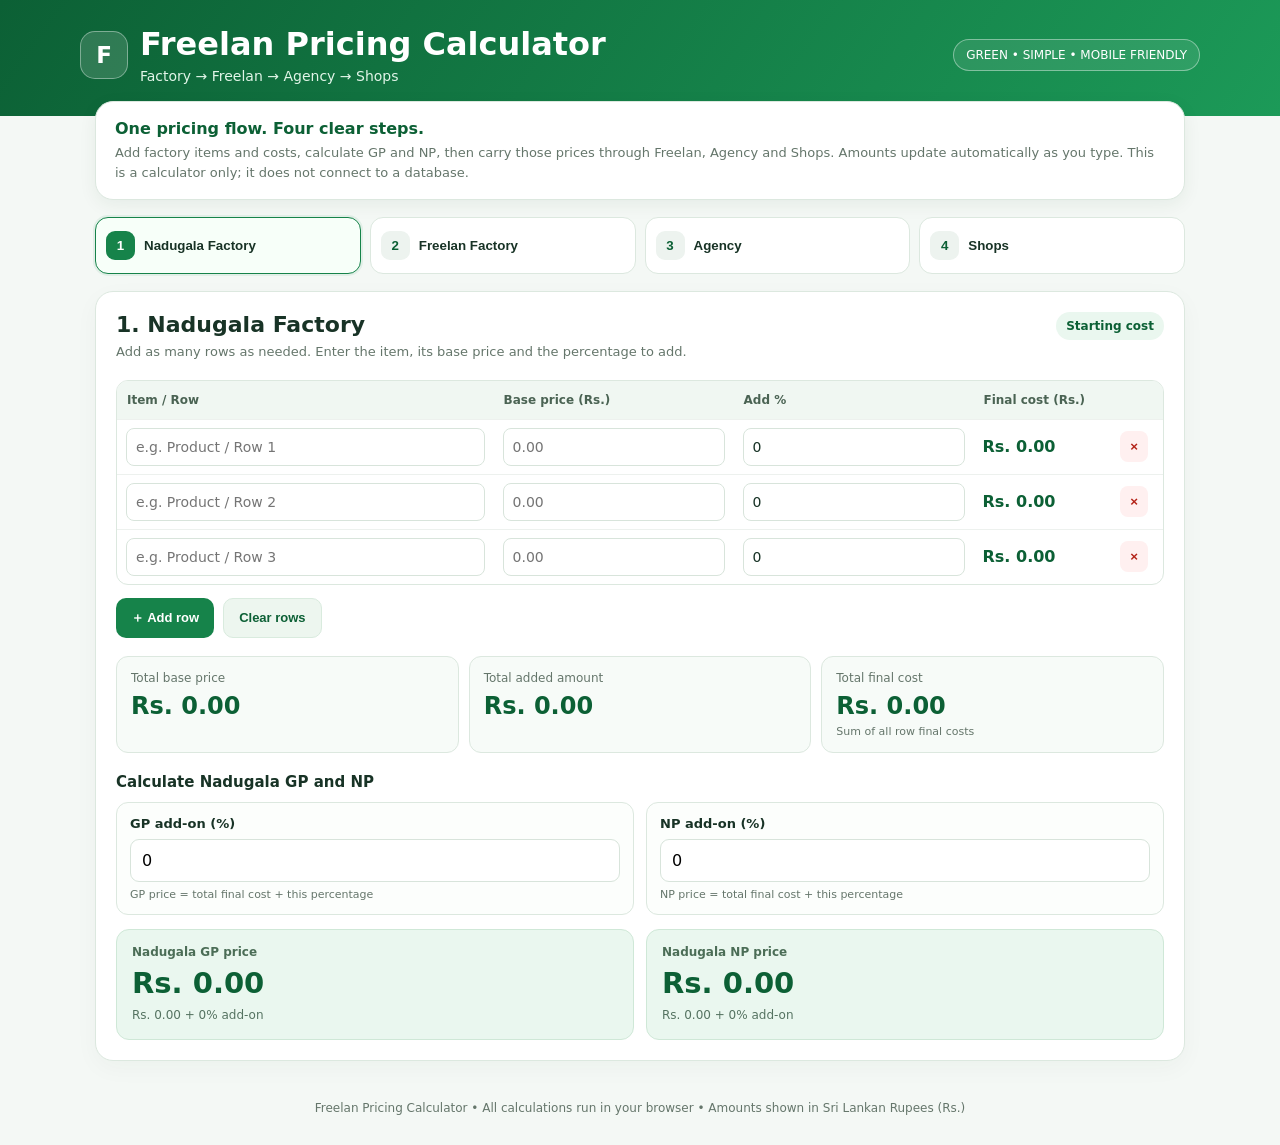
==== freelan_pricing_calculator.html @ 6d447ec8 "Initial commit - Pricing Calculate System" ====
<!DOCTYPE html>
<html lang="en">
<head>
<meta charset="UTF-8">
<meta name="viewport" content="width=device-width, initial-scale=1.0">
<title>Freelan Pricing Calculator</title>
<style>
:root{--green:#16834a;--green-dark:#0c6035;--mint:#eaf7ef;--line:#dce8df;--ink:#183326;--muted:#65766b;--white:#fff;--bg:#f4f8f5;--orange:#f59e0b}
*{box-sizing:border-box}body{margin:0;font-family:Inter,system-ui,-apple-system,Segoe UI,Roboto,Arial,sans-serif;background:var(--bg);color:var(--ink)}
header{background:linear-gradient(125deg,#0c6035,#1c9a58);color:white;padding:25px 18px 32px}
.header-inner{max-width:1120px;margin:auto;display:flex;align-items:center;justify-content:space-between;gap:15px}
.brand{display:flex;align-items:center;gap:12px}.logo{width:48px;height:48px;border-radius:15px;background:#ffffff24;border:1px solid #ffffff60;display:grid;place-items:center;font-weight:900;font-size:23px}
h1{font-size:clamp(22px,4vw,32px);margin:0 0 5px}header p{margin:0;color:#e1f5e8;font-size:14px}.tag{border:1px solid #ffffff66;background:#ffffff18;padding:8px 12px;border-radius:999px;font-size:12px;white-space:nowrap}
main{max-width:1120px;margin:-15px auto 40px;padding:0 15px}
.intro{background:white;border:1px solid var(--line);border-radius:18px;padding:17px 19px;margin-bottom:17px;box-shadow:0 5px 18px #153b2010}
.intro strong{color:var(--green-dark)}.intro p{margin:5px 0 0;color:var(--muted);font-size:13px;line-height:1.5}
.tabs{display:grid;grid-template-columns:repeat(4,1fr);gap:9px;margin-bottom:17px}
.tab{background:white;border:1px solid var(--line);border-radius:13px;padding:13px 10px;text-align:left;cursor:pointer;color:var(--ink);font-weight:750;display:flex;align-items:center;gap:9px}
.tab .num{display:grid;place-items:center;width:29px;height:29px;border-radius:9px;background:#edf3ef;color:var(--green-dark);flex-shrink:0}.tab.active{border-color:var(--green);box-shadow:0 0 0 2px #16834a15;background:#f7fff9}.tab.active .num{background:var(--green);color:white}
.panel{display:none;background:white;border:1px solid var(--line);border-radius:18px;padding:20px;box-shadow:0 7px 25px #153b2009}.panel.active{display:block}
.panel-head{display:flex;justify-content:space-between;align-items:flex-start;gap:15px;margin-bottom:18px}.panel-head h2{margin:0;font-size:22px}.panel-head p{margin:5px 0 0;color:var(--muted);font-size:13px;line-height:1.5}
.pill{background:var(--mint);color:var(--green-dark);padding:7px 10px;border-radius:999px;font-size:12px;font-weight:800;white-space:nowrap}
.table-wrap{overflow-x:auto;border:1px solid var(--line);border-radius:12px}table{border-collapse:collapse;width:100%;min-width:590px}th{background:#f0f7f2;color:#4a6353;text-align:left;font-size:12px;padding:12px 10px}td{padding:8px 9px;border-top:1px solid #edf1ee}td input{width:100%;min-width:75px;border:1px solid #d8e4db;border-radius:8px;padding:10px 9px;font:inherit;font-size:14px;color:var(--ink);outline:none;background:white}td input:focus,.field input:focus{border-color:var(--green);box-shadow:0 0 0 3px #16834a16}td .item-input{min-width:145px}.row-total{font-weight:800;color:var(--green-dark);white-space:nowrap}.remove{border:0;background:#fff0f0;color:#b42318;border-radius:8px;padding:8px 10px;cursor:pointer;font-weight:800}
.actions{display:flex;flex-wrap:wrap;gap:9px;margin:13px 0 18px}.btn{border:0;border-radius:10px;padding:11px 15px;font-weight:800;cursor:pointer;font-size:13px}.btn-primary{background:var(--green);color:white}.btn-primary:hover{background:var(--green-dark)}.btn-light{background:#edf6ef;color:var(--green-dark);border:1px solid #d9ebde}.btn-danger{background:#fff0f0;color:#a32222}
.summary{display:grid;grid-template-columns:repeat(3,minmax(0,1fr));gap:10px;margin:15px 0 20px}.metric{background:#f7fbf8;border:1px solid var(--line);padding:14px;border-radius:12px;min-width:0}.metric .label{font-size:12px;color:var(--muted);margin-bottom:7px}.metric .value{font-size:clamp(17px,2.5vw,24px);font-weight:850;color:var(--green-dark);overflow-wrap:anywhere}.metric small{display:block;color:var(--muted);font-size:11px;margin-top:5px}
.section-title{font-size:15px;margin:20px 0 11px}.fields{display:grid;grid-template-columns:repeat(2,minmax(0,1fr));gap:12px}.field{border:1px solid var(--line);background:#fcfefc;border-radius:12px;padding:13px}.field label{display:block;font-size:13px;font-weight:750;margin-bottom:8px}.field input{width:100%;padding:11px;border:1px solid #d8e4db;border-radius:9px;font:inherit;outline:none}.field .hint{font-size:11px;color:var(--muted);margin-top:6px}
.calc-results{display:grid;grid-template-columns:repeat(2,minmax(0,1fr));gap:12px;margin-top:14px}.result{border-radius:13px;background:var(--mint);border:1px solid #cfe8d7;padding:15px}.result .result-label{font-size:12px;color:#4b6d56;font-weight:700}.result .result-price{font-size:clamp(21px,3vw,29px);font-weight:900;color:var(--green-dark);margin:7px 0}.result .result-formula{font-size:12px;color:#557361;line-height:1.45}
.info{padding:12px 14px;background:#fff9e9;border:1px solid #f5e6b8;border-radius:10px;color:#76561b;font-size:12px;line-height:1.5;margin-top:16px}
.footer{max-width:1120px;margin:0 auto;padding:0 15px 30px;color:var(--muted);font-size:12px;text-align:center}
@media(max-width:680px){header{padding:20px 15px 29px}.tag{display:none}.tabs{grid-template-columns:repeat(2,minmax(0,1fr));gap:8px}.tab{font-size:12px;padding:10px 8px}.panel{padding:15px}.panel-head{display:block}.panel-head .pill{display:inline-block;margin-top:10px}.summary{grid-template-columns:1fr 1fr}.summary .metric:last-child{grid-column:1/-1}.fields,.calc-results{grid-template-columns:1fr}.intro{padding:14px}.panel-head h2{font-size:20px}}
@media(max-width:370px){.summary{grid-template-columns:1fr}.summary .metric:last-child{grid-column:auto}.tab{gap:6px}.tab .num{width:25px;height:25px}}
</style>
</head>
<body>
<header><div class="header-inner"><div class="brand"><div class="logo">F</div><div><h1>Freelan Pricing Calculator</h1><p>Factory → Freelan → Agency → Shops</p></div></div><span class="tag">GREEN • SIMPLE • MOBILE FRIENDLY</span></div></header>
<main>
  <section class="intro"><strong>One pricing flow. Four clear steps.</strong><p>Add factory items and costs, calculate GP and NP, then carry those prices through Freelan, Agency and Shops. Amounts update automatically as you type. This is a calculator only; it does not connect to a database.</p></section>
  <nav class="tabs" aria-label="Pricing stages">
    <button class="tab active" data-tab="factory"><span class="num">1</span><span>Nadugala Factory</span></button>
    <button class="tab" data-tab="freelan"><span class="num">2</span><span>Freelan Factory</span></button>
    <button class="tab" data-tab="agency"><span class="num">3</span><span>Agency</span></button>
    <button class="tab" data-tab="shops"><span class="num">4</span><span>Shops</span></button>
  </nav>

  <section class="panel active" id="factory">
    <div class="panel-head"><div><h2>1. Nadugala Factory</h2><p>Add as many rows as needed. Enter the item, its base price and the percentage to add.</p></div><span class="pill">Starting cost</span></div>
    <div class="table-wrap"><table><thead><tr><th style="width:36%">Item / Row</th><th>Base price (Rs.)</th><th>Add %</th><th>Final cost (Rs.)</th><th></th></tr></thead><tbody id="items"></tbody></table></div>
    <div class="actions"><button class="btn btn-primary" id="addRow">＋ Add row</button><button class="btn btn-light" id="clearRows">Clear rows</button></div>
    <div class="summary">
      <div class="metric"><div class="label">Total base price</div><div class="value" id="baseTotal">Rs. 0.00</div></div>
      <div class="metric"><div class="label">Total added amount</div><div class="value" id="addedTotal">Rs. 0.00</div></div>
      <div class="metric"><div class="label">Total final cost</div><div class="value" id="factoryTotal">Rs. 0.00</div><small>Sum of all row final costs</small></div>
    </div>
    <h3 class="section-title">Calculate Nadugala GP and NP</h3>
    <div class="fields">
      <div class="field"><label for="factoryGP">GP add-on (%)</label><input id="factoryGP" type="number" min="0" step="0.01" value="0"><div class="hint">GP price = total final cost + this percentage</div></div>
      <div class="field"><label for="factoryNP">NP add-on (%)</label><input id="factoryNP" type="number" min="0" step="0.01" value="0"><div class="hint">NP price = total final cost + this percentage</div></div>
    </div>
    <div class="calc-results">
      <div class="result"><div class="result-label">Nadugala GP price</div><div class="result-price" id="factoryGPPrice">Rs. 0.00</div><div class="result-formula" id="factoryGPFormula">Cost + 0% add-on</div></div>
      <div class="result"><div class="result-label">Nadugala NP price</div><div class="result-price" id="factoryNPPrice">Rs. 0.00</div><div class="result-formula" id="factoryNPFormula">Cost + 0% add-on</div></div>
    </div>
  </section>

  <section class="panel" id="freelan">
    <div class="panel-head"><div><h2>2. Freelan Factory</h2><p>Uses Nadugala's calculated GP and NP prices as the starting prices.</p></div><span class="pill">Nadugala → Freelan</span></div>
    <div class="summary">
      <div class="metric"><div class="label">Nadugala GP received</div><div class="value" id="inFreelanGP">Rs. 0.00</div></div>
      <div class="metric"><div class="label">Nadugala NP received</div><div class="value" id="inFreelanNP">Rs. 0.00</div></div>
      <div class="metric"><div class="label">Price source</div><div class="value">Auto</div><small>Linked to Step 1</small></div>
    </div>
    <h3 class="section-title">Add Freelan percentages</h3>
    <div class="fields">
      <div class="field"><label for="freelanGP">Freelan GP add-on (%)</label><input id="freelanGP" type="number" min="0" step="0.01" value="0"><div class="hint">Applied to the incoming Nadugala GP price</div></div>
      <div class="field"><label for="freelanNP">Freelan NP add-on (%)</label><input id="freelanNP" type="number" min="0" step="0.01" value="0"><div class="hint">Applied to the incoming Nadugala NP price</div></div>
    </div>
    <div class="calc-results">
      <div class="result"><div class="result-label">Final Freelan GP price</div><div class="result-price" id="freelanGPPrice">Rs. 0.00</div><div class="result-formula" id="freelanGPFormula">Incoming GP + 0% add-on</div></div>
      <div class="result"><div class="result-label">Final Freelan NP price</div><div class="result-price" id="freelanNPPrice">Rs. 0.00</div><div class="result-formula" id="freelanNPFormula">Incoming NP + 0% add-on</div></div>
    </div>
  </section>

  <section class="panel" id="agency">
    <div class="panel-head"><div><h2>3. Agency</h2><p>Freelan's final GP and NP prices flow into this step automatically.</p></div><span class="pill">Freelan → Agency</span></div>
    <div class="summary">
      <div class="metric"><div class="label">Freelan GP received</div><div class="value" id="inAgencyGP">Rs. 0.00</div></div>
      <div class="metric"><div class="label">Freelan NP received</div><div class="value" id="inAgencyNP">Rs. 0.00</div></div>
      <div class="metric"><div class="label">Price source</div><div class="value">Auto</div><small>Linked to Step 2</small></div>
    </div>
    <h3 class="section-title">Add Agency percentages</h3>
    <div class="fields">
      <div class="field"><label for="agencyGP">Agency GP add-on (%)</label><input id="agencyGP" type="number" min="0" step="0.01" value="0"><div class="hint">Applied to Freelan GP price</div></div>
      <div class="field"><label for="agencyNP">Agency NP add-on (%)</label><input id="agencyNP" type="number" min="0" step="0.01" value="0"><div class="hint">Applied to Freelan NP price</div></div>
    </div>
    <div class="calc-results">
      <div class="result"><div class="result-label">Final Agency GP price</div><div class="result-price" id="agencyGPPrice">Rs. 0.00</div><div class="result-formula" id="agencyGPFormula">Incoming GP + 0% add-on</div></div>
      <div class="result"><div class="result-label">Final Agency NP price</div><div class="result-price" id="agencyNPPrice">Rs. 0.00</div><div class="result-formula" id="agencyNPFormula">Incoming NP + 0% add-on</div></div>
    </div>
  </section>

  <section class="panel" id="shops">
    <div class="panel-head"><div><h2>4. Shops</h2><p>Calculate each shop's own GP and NP prices using the Agency prices as the starting point.</p></div><span class="pill">Agency → Shops</span></div>
    <div class="summary">
      <div class="metric"><div class="label">Agency GP received</div><div class="value" id="inShopsGP">Rs. 0.00</div></div>
      <div class="metric"><div class="label">Agency NP received</div><div class="value" id="inShopsNP">Rs. 0.00</div></div>
      <div class="metric"><div class="label">Price source</div><div class="value">Auto</div><small>Linked to Step 3</small></div>
    </div>
    <h3 class="section-title">Add Shop percentages</h3>
    <div class="fields">
      <div class="field"><label for="shopsGP">Shop GP add-on (%)</label><input id="shopsGP" type="number" min="0" step="0.01" value="0"><div class="hint">Applied to Agency GP price</div></div>
      <div class="field"><label for="shopsNP">Shop NP add-on (%)</label><input id="shopsNP" type="number" min="0" step="0.01" value="0"><div class="hint">Applied to Agency NP price</div></div>
    </div>
    <div class="calc-results">
      <div class="result"><div class="result-label">Final Shop GP price</div><div class="result-price" id="shopsGPPrice">Rs. 0.00</div><div class="result-formula" id="shopsGPFormula">Incoming GP + 0% add-on</div></div>
      <div class="result"><div class="result-label">Final Shop NP price</div><div class="result-price" id="shopsNPPrice">Rs. 0.00</div><div class="result-formula" id="shopsNPFormula">Incoming NP + 0% add-on</div></div>
    </div>
    <div class="actions"><button class="btn btn-primary" onclick="window.print()">Print / Save as PDF</button><button class="btn btn-light" id="resetAll">Reset calculator</button></div>
    <div class="info">Tip: Use your browser's Print option and choose “Save as PDF” to keep a copy of the calculated prices.</div>
  </section>
</main>
<div class="footer">Freelan Pricing Calculator • All calculations run in your browser • Amounts shown in Sri Lankan Rupees (Rs.)</div>
<script>
const $ = id => document.getElementById(id);
const fmt = n => 'Rs. ' + (Number.isFinite(n) ? n : 0).toLocaleString('en-LK',{minimumFractionDigits:2,maximumFractionDigits:2});
const num = id => Math.max(0, parseFloat($(id).value) || 0);
const addPercent = (base, pct) => base * (1 + pct / 100);
let rowCounter = 0;
function addRow(name='', price='', pct='0'){
  rowCounter++;
  const tr = document.createElement('tr');
  tr.innerHTML = `<td><input class="item-input item-name" aria-label="Item name" placeholder="e.g. Product / Row ${rowCounter}" value="${String(name).replace(/&/g,'&amp;').replace(/"/g,'&quot;').replace(/</g,'&lt;')}"></td>
  <td><input class="item-price" aria-label="Base price" type="number" min="0" step="0.01" placeholder="0.00" value="${price}"></td>
  <td><input class="item-pct" aria-label="Add-on percentage" type="number" min="0" step="0.01" value="${pct}"></td>
  <td class="row-total">Rs. 0.00</td><td><button class="remove" aria-label="Remove row" title="Remove row">×</button></td>`;
  tr.querySelectorAll('input').forEach(input => input.addEventListener('input', updateAll));
  tr.querySelector('.remove').addEventListener('click', () => {tr.remove(); updateAll();});
  $('items').appendChild(tr); updateAll();
}
function updateAll(){
  let base=0, final=0;
  document.querySelectorAll('#items tr').forEach(tr=>{
    const p=Math.max(0,parseFloat(tr.querySelector('.item-price').value)||0);
    const pct=Math.max(0,parseFloat(tr.querySelector('.item-pct').value)||0);
    const total=addPercent(p,pct); base+=p; final+=total;
    tr.querySelector('.row-total').textContent=fmt(total);
  });
  $('baseTotal').textContent=fmt(base); $('addedTotal').textContent=fmt(final-base); $('factoryTotal').textContent=fmt(final);
  const fgp=addPercent(final,num('factoryGP')), fnp=addPercent(final,num('factoryNP'));
  $('factoryGPPrice').textContent=fmt(fgp); $('factoryNPPrice').textContent=fmt(fnp);
  $('factoryGPFormula').textContent=`${fmt(final)} + ${num('factoryGP')}% add-on`;
  $('factoryNPFormula').textContent=`${fmt(final)} + ${num('factoryNP')}% add-on`;
  const freelanGP = addPercent(fgp,num('freelanGP'));
  const freelanNP = addPercent(fnp,num('freelanNP'));
  const agencyGP = addPercent(freelanGP,num('agencyGP'));
  const agencyNP = addPercent(freelanNP,num('agencyNP'));
  setStage('freelan',fgp,fnp);
  setStage('agency',freelanGP,freelanNP);
  setStage('shops',agencyGP,agencyNP);
}
function setStage(stage, priorGP, priorNP){
  const pctGP = num(`${stage}GP`);
  const pctNP = num(`${stage}NP`);
  const gp=addPercent(priorGP,pctGP), np=addPercent(priorNP,pctNP);
  $(`in${stage[0].toUpperCase()+stage.slice(1)}GP`).textContent=fmt(priorGP);
  $(`in${stage[0].toUpperCase()+stage.slice(1)}NP`).textContent=fmt(priorNP);
  $(`${stage}GPPrice`).textContent=fmt(gp); $(`${stage}NPPrice`).textContent=fmt(np);
  $(`${stage}GPFormula`).textContent=`${fmt(priorGP)} + ${pctGP}% add-on`;
  $(`${stage}NPFormula`).textContent=`${fmt(priorNP)} + ${pctNP}% add-on`;
}
document.querySelectorAll('.tab').forEach(tab=>tab.addEventListener('click',()=>{
  document.querySelectorAll('.tab').forEach(t=>t.classList.toggle('active',t===tab));
  document.querySelectorAll('.panel').forEach(p=>p.classList.toggle('active',p.id===tab.dataset.tab));
}));
['factoryGP','factoryNP','freelanGP','freelanNP','agencyGP','agencyNP','shopsGP','shopsNP'].forEach(id=>$(id).addEventListener('input',updateAll));
$('addRow').addEventListener('click',()=>addRow());
$('clearRows').addEventListener('click',()=>{ $('items').innerHTML=''; updateAll();});
$('resetAll').addEventListener('click',()=>{
  if(!confirm('Reset all item rows and percentage inputs?')) return;
  $('items').innerHTML='';
  ['factoryGP','factoryNP','freelanGP','freelanNP','agencyGP','agencyNP','shopsGP','shopsNP'].forEach(id=>$(id).value='0');
  rowCounter=0; addRow(); addRow(); addRow();
  document.querySelector('.tab[data-tab="factory"]').click();
});
addRow(); addRow(); addRow(); updateAll();
</script>
</body>
</html>
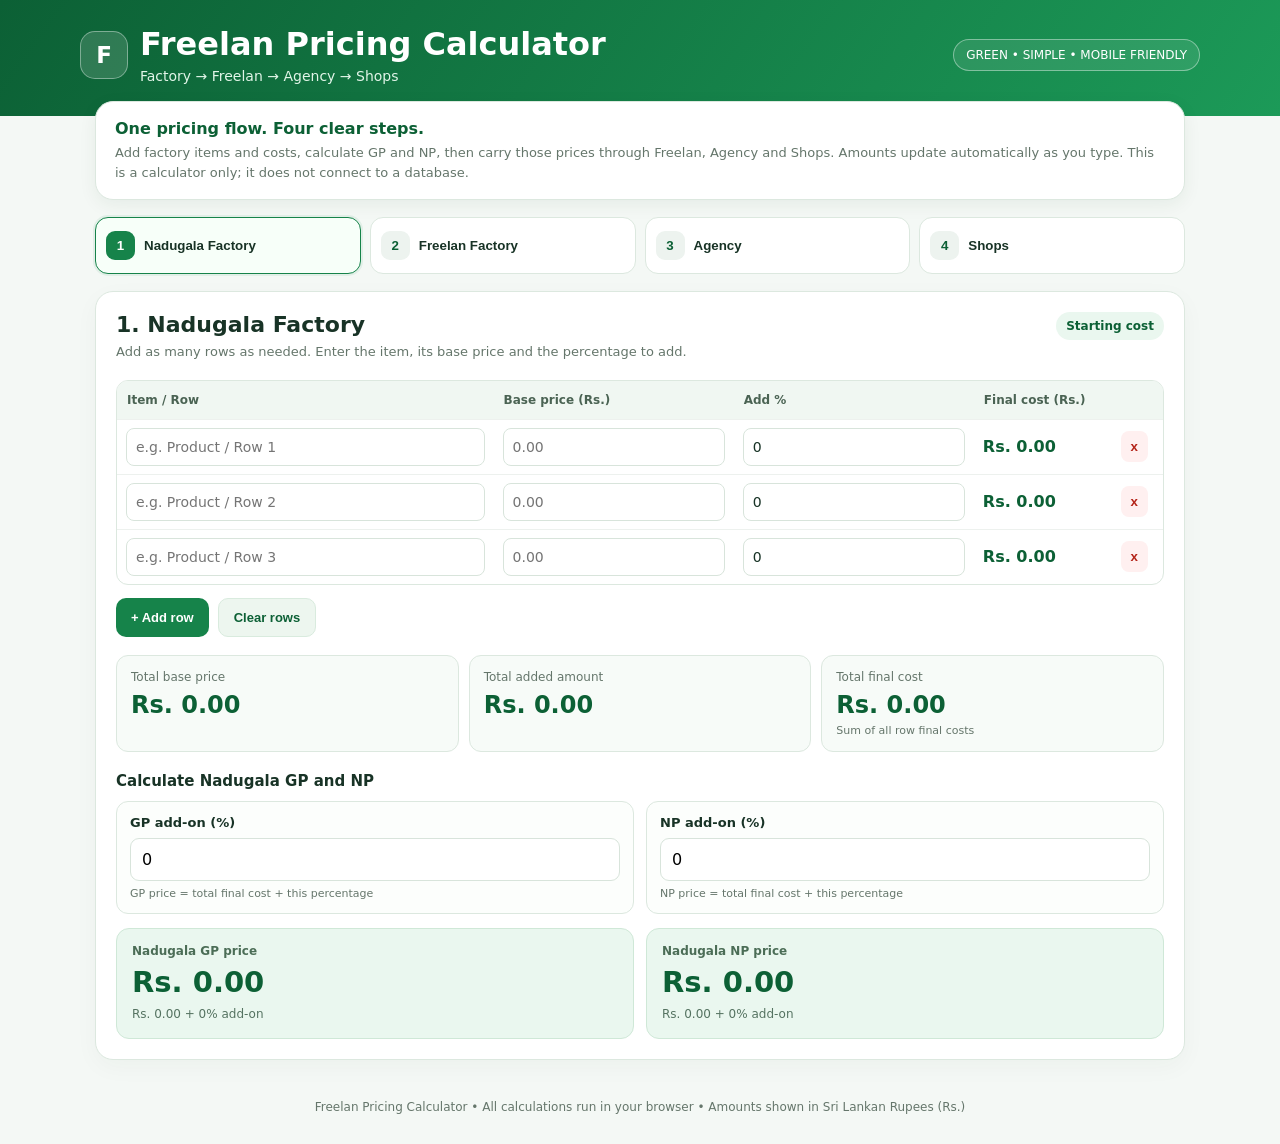
==== commit 81dae697: "Update pricing calculation system" ====
--- a/freelan_pricing_calculator.html
+++ b/freelan_pricing_calculator.html
@@ -1,35 +1,10 @@
-<!DOCTYPE html>
+﻿<!DOCTYPE html>
 <html lang="en">
 <head>
 <meta charset="UTF-8">
 <meta name="viewport" content="width=device-width, initial-scale=1.0">
 <title>Freelan Pricing Calculator</title>
-<style>
-:root{--green:#16834a;--green-dark:#0c6035;--mint:#eaf7ef;--line:#dce8df;--ink:#183326;--muted:#65766b;--white:#fff;--bg:#f4f8f5;--orange:#f59e0b}
-*{box-sizing:border-box}body{margin:0;font-family:Inter,system-ui,-apple-system,Segoe UI,Roboto,Arial,sans-serif;background:var(--bg);color:var(--ink)}
-header{background:linear-gradient(125deg,#0c6035,#1c9a58);color:white;padding:25px 18px 32px}
-.header-inner{max-width:1120px;margin:auto;display:flex;align-items:center;justify-content:space-between;gap:15px}
-.brand{display:flex;align-items:center;gap:12px}.logo{width:48px;height:48px;border-radius:15px;background:#ffffff24;border:1px solid #ffffff60;display:grid;place-items:center;font-weight:900;font-size:23px}
-h1{font-size:clamp(22px,4vw,32px);margin:0 0 5px}header p{margin:0;color:#e1f5e8;font-size:14px}.tag{border:1px solid #ffffff66;background:#ffffff18;padding:8px 12px;border-radius:999px;font-size:12px;white-space:nowrap}
-main{max-width:1120px;margin:-15px auto 40px;padding:0 15px}
-.intro{background:white;border:1px solid var(--line);border-radius:18px;padding:17px 19px;margin-bottom:17px;box-shadow:0 5px 18px #153b2010}
-.intro strong{color:var(--green-dark)}.intro p{margin:5px 0 0;color:var(--muted);font-size:13px;line-height:1.5}
-.tabs{display:grid;grid-template-columns:repeat(4,1fr);gap:9px;margin-bottom:17px}
-.tab{background:white;border:1px solid var(--line);border-radius:13px;padding:13px 10px;text-align:left;cursor:pointer;color:var(--ink);font-weight:750;display:flex;align-items:center;gap:9px}
-.tab .num{display:grid;place-items:center;width:29px;height:29px;border-radius:9px;background:#edf3ef;color:var(--green-dark);flex-shrink:0}.tab.active{border-color:var(--green);box-shadow:0 0 0 2px #16834a15;background:#f7fff9}.tab.active .num{background:var(--green);color:white}
-.panel{display:none;background:white;border:1px solid var(--line);border-radius:18px;padding:20px;box-shadow:0 7px 25px #153b2009}.panel.active{display:block}
-.panel-head{display:flex;justify-content:space-between;align-items:flex-start;gap:15px;margin-bottom:18px}.panel-head h2{margin:0;font-size:22px}.panel-head p{margin:5px 0 0;color:var(--muted);font-size:13px;line-height:1.5}
-.pill{background:var(--mint);color:var(--green-dark);padding:7px 10px;border-radius:999px;font-size:12px;font-weight:800;white-space:nowrap}
-.table-wrap{overflow-x:auto;border:1px solid var(--line);border-radius:12px}table{border-collapse:collapse;width:100%;min-width:590px}th{background:#f0f7f2;color:#4a6353;text-align:left;font-size:12px;padding:12px 10px}td{padding:8px 9px;border-top:1px solid #edf1ee}td input{width:100%;min-width:75px;border:1px solid #d8e4db;border-radius:8px;padding:10px 9px;font:inherit;font-size:14px;color:var(--ink);outline:none;background:white}td input:focus,.field input:focus{border-color:var(--green);box-shadow:0 0 0 3px #16834a16}td .item-input{min-width:145px}.row-total{font-weight:800;color:var(--green-dark);white-space:nowrap}.remove{border:0;background:#fff0f0;color:#b42318;border-radius:8px;padding:8px 10px;cursor:pointer;font-weight:800}
-.actions{display:flex;flex-wrap:wrap;gap:9px;margin:13px 0 18px}.btn{border:0;border-radius:10px;padding:11px 15px;font-weight:800;cursor:pointer;font-size:13px}.btn-primary{background:var(--green);color:white}.btn-primary:hover{background:var(--green-dark)}.btn-light{background:#edf6ef;color:var(--green-dark);border:1px solid #d9ebde}.btn-danger{background:#fff0f0;color:#a32222}
-.summary{display:grid;grid-template-columns:repeat(3,minmax(0,1fr));gap:10px;margin:15px 0 20px}.metric{background:#f7fbf8;border:1px solid var(--line);padding:14px;border-radius:12px;min-width:0}.metric .label{font-size:12px;color:var(--muted);margin-bottom:7px}.metric .value{font-size:clamp(17px,2.5vw,24px);font-weight:850;color:var(--green-dark);overflow-wrap:anywhere}.metric small{display:block;color:var(--muted);font-size:11px;margin-top:5px}
-.section-title{font-size:15px;margin:20px 0 11px}.fields{display:grid;grid-template-columns:repeat(2,minmax(0,1fr));gap:12px}.field{border:1px solid var(--line);background:#fcfefc;border-radius:12px;padding:13px}.field label{display:block;font-size:13px;font-weight:750;margin-bottom:8px}.field input{width:100%;padding:11px;border:1px solid #d8e4db;border-radius:9px;font:inherit;outline:none}.field .hint{font-size:11px;color:var(--muted);margin-top:6px}
-.calc-results{display:grid;grid-template-columns:repeat(2,minmax(0,1fr));gap:12px;margin-top:14px}.result{border-radius:13px;background:var(--mint);border:1px solid #cfe8d7;padding:15px}.result .result-label{font-size:12px;color:#4b6d56;font-weight:700}.result .result-price{font-size:clamp(21px,3vw,29px);font-weight:900;color:var(--green-dark);margin:7px 0}.result .result-formula{font-size:12px;color:#557361;line-height:1.45}
-.info{padding:12px 14px;background:#fff9e9;border:1px solid #f5e6b8;border-radius:10px;color:#76561b;font-size:12px;line-height:1.5;margin-top:16px}
-.footer{max-width:1120px;margin:0 auto;padding:0 15px 30px;color:var(--muted);font-size:12px;text-align:center}
-@media(max-width:680px){header{padding:20px 15px 29px}.tag{display:none}.tabs{grid-template-columns:repeat(2,minmax(0,1fr));gap:8px}.tab{font-size:12px;padding:10px 8px}.panel{padding:15px}.panel-head{display:block}.panel-head .pill{display:inline-block;margin-top:10px}.summary{grid-template-columns:1fr 1fr}.summary .metric:last-child{grid-column:1/-1}.fields,.calc-results{grid-template-columns:1fr}.intro{padding:14px}.panel-head h2{font-size:20px}}
-@media(max-width:370px){.summary{grid-template-columns:1fr}.summary .metric:last-child{grid-column:auto}.tab{gap:6px}.tab .num{width:25px;height:25px}}
-</style>
+<link rel="stylesheet" href="freelan_pricing_calculator.css">
 </head>
 <body>
 <header><div class="header-inner"><div class="brand"><div class="logo">F</div><div><h1>Freelan Pricing Calculator</h1><p>Factory → Freelan → Agency → Shops</p></div></div><span class="tag">GREEN • SIMPLE • MOBILE FRIENDLY</span></div></header>
@@ -45,7 +20,7 @@
   <section class="panel active" id="factory">
     <div class="panel-head"><div><h2>1. Nadugala Factory</h2><p>Add as many rows as needed. Enter the item, its base price and the percentage to add.</p></div><span class="pill">Starting cost</span></div>
     <div class="table-wrap"><table><thead><tr><th style="width:36%">Item / Row</th><th>Base price (Rs.)</th><th>Add %</th><th>Final cost (Rs.)</th><th></th></tr></thead><tbody id="items"></tbody></table></div>
-    <div class="actions"><button class="btn btn-primary" id="addRow">＋ Add row</button><button class="btn btn-light" id="clearRows">Clear rows</button></div>
+    <div class="actions"><button class="btn btn-primary" id="addRow">+ Add row</button><button class="btn btn-light" id="clearRows">Clear rows</button></div>
     <div class="summary">
       <div class="metric"><div class="label">Total base price</div><div class="value" id="baseTotal">Rs. 0.00</div></div>
       <div class="metric"><div class="label">Total added amount</div><div class="value" id="addedTotal">Rs. 0.00</div></div>
@@ -119,69 +94,6 @@
   </section>
 </main>
 <div class="footer">Freelan Pricing Calculator • All calculations run in your browser • Amounts shown in Sri Lankan Rupees (Rs.)</div>
-<script>
-const $ = id => document.getElementById(id);
-const fmt = n => 'Rs. ' + (Number.isFinite(n) ? n : 0).toLocaleString('en-LK',{minimumFractionDigits:2,maximumFractionDigits:2});
-const num = id => Math.max(0, parseFloat($(id).value) || 0);
-const addPercent = (base, pct) => base * (1 + pct / 100);
-let rowCounter = 0;
-function addRow(name='', price='', pct='0'){
-  rowCounter++;
-  const tr = document.createElement('tr');
-  tr.innerHTML = `<td><input class="item-input item-name" aria-label="Item name" placeholder="e.g. Product / Row ${rowCounter}" value="${String(name).replace(/&/g,'&amp;').replace(/"/g,'&quot;').replace(/</g,'&lt;')}"></td>
-  <td><input class="item-price" aria-label="Base price" type="number" min="0" step="0.01" placeholder="0.00" value="${price}"></td>
-  <td><input class="item-pct" aria-label="Add-on percentage" type="number" min="0" step="0.01" value="${pct}"></td>
-  <td class="row-total">Rs. 0.00</td><td><button class="remove" aria-label="Remove row" title="Remove row">×</button></td>`;
-  tr.querySelectorAll('input').forEach(input => input.addEventListener('input', updateAll));
-  tr.querySelector('.remove').addEventListener('click', () => {tr.remove(); updateAll();});
-  $('items').appendChild(tr); updateAll();
-}
-function updateAll(){
-  let base=0, final=0;
-  document.querySelectorAll('#items tr').forEach(tr=>{
-    const p=Math.max(0,parseFloat(tr.querySelector('.item-price').value)||0);
-    const pct=Math.max(0,parseFloat(tr.querySelector('.item-pct').value)||0);
-    const total=addPercent(p,pct); base+=p; final+=total;
-    tr.querySelector('.row-total').textContent=fmt(total);
-  });
-  $('baseTotal').textContent=fmt(base); $('addedTotal').textContent=fmt(final-base); $('factoryTotal').textContent=fmt(final);
-  const fgp=addPercent(final,num('factoryGP')), fnp=addPercent(final,num('factoryNP'));
-  $('factoryGPPrice').textContent=fmt(fgp); $('factoryNPPrice').textContent=fmt(fnp);
-  $('factoryGPFormula').textContent=`${fmt(final)} + ${num('factoryGP')}% add-on`;
-  $('factoryNPFormula').textContent=`${fmt(final)} + ${num('factoryNP')}% add-on`;
-  const freelanGP = addPercent(fgp,num('freelanGP'));
-  const freelanNP = addPercent(fnp,num('freelanNP'));
-  const agencyGP = addPercent(freelanGP,num('agencyGP'));
-  const agencyNP = addPercent(freelanNP,num('agencyNP'));
-  setStage('freelan',fgp,fnp);
-  setStage('agency',freelanGP,freelanNP);
-  setStage('shops',agencyGP,agencyNP);
-}
-function setStage(stage, priorGP, priorNP){
-  const pctGP = num(`${stage}GP`);
-  const pctNP = num(`${stage}NP`);
-  const gp=addPercent(priorGP,pctGP), np=addPercent(priorNP,pctNP);
-  $(`in${stage[0].toUpperCase()+stage.slice(1)}GP`).textContent=fmt(priorGP);
-  $(`in${stage[0].toUpperCase()+stage.slice(1)}NP`).textContent=fmt(priorNP);
-  $(`${stage}GPPrice`).textContent=fmt(gp); $(`${stage}NPPrice`).textContent=fmt(np);
-  $(`${stage}GPFormula`).textContent=`${fmt(priorGP)} + ${pctGP}% add-on`;
-  $(`${stage}NPFormula`).textContent=`${fmt(priorNP)} + ${pctNP}% add-on`;
-}
-document.querySelectorAll('.tab').forEach(tab=>tab.addEventListener('click',()=>{
-  document.querySelectorAll('.tab').forEach(t=>t.classList.toggle('active',t===tab));
-  document.querySelectorAll('.panel').forEach(p=>p.classList.toggle('active',p.id===tab.dataset.tab));
-}));
-['factoryGP','factoryNP','freelanGP','freelanNP','agencyGP','agencyNP','shopsGP','shopsNP'].forEach(id=>$(id).addEventListener('input',updateAll));
-$('addRow').addEventListener('click',()=>addRow());
-$('clearRows').addEventListener('click',()=>{ $('items').innerHTML=''; updateAll();});
-$('resetAll').addEventListener('click',()=>{
-  if(!confirm('Reset all item rows and percentage inputs?')) return;
-  $('items').innerHTML='';
-  ['factoryGP','factoryNP','freelanGP','freelanNP','agencyGP','agencyNP','shopsGP','shopsNP'].forEach(id=>$(id).value='0');
-  rowCounter=0; addRow(); addRow(); addRow();
-  document.querySelector('.tab[data-tab="factory"]').click();
-});
-addRow(); addRow(); addRow(); updateAll();
-</script>
+<script src="freelan_pricing_calculator.js"></script>
 </body>
-</html>+</html>
--- a/freelan_pricing_calculator.css
+++ b/freelan_pricing_calculator.css
@@ -0,0 +1,24 @@
+:root{--green:#16834a;--green-dark:#0c6035;--mint:#eaf7ef;--line:#dce8df;--ink:#183326;--muted:#65766b;--white:#fff;--bg:#f4f8f5;--orange:#f59e0b}
+*{box-sizing:border-box}body{margin:0;font-family:Inter,system-ui,-apple-system,Segoe UI,Roboto,Arial,sans-serif;background:var(--bg);color:var(--ink)}
+header{background:linear-gradient(125deg,#0c6035,#1c9a58);color:white;padding:25px 18px 32px}
+.header-inner{max-width:1120px;margin:auto;display:flex;align-items:center;justify-content:space-between;gap:15px}
+.brand{display:flex;align-items:center;gap:12px}.logo{width:48px;height:48px;border-radius:15px;background:#ffffff24;border:1px solid #ffffff60;display:grid;place-items:center;font-weight:900;font-size:23px}
+h1{font-size:clamp(22px,4vw,32px);margin:0 0 5px}header p{margin:0;color:#e1f5e8;font-size:14px}.tag{border:1px solid #ffffff66;background:#ffffff18;padding:8px 12px;border-radius:999px;font-size:12px;white-space:nowrap}
+main{max-width:1120px;margin:-15px auto 40px;padding:0 15px}
+.intro{background:white;border:1px solid var(--line);border-radius:18px;padding:17px 19px;margin-bottom:17px;box-shadow:0 5px 18px #153b2010}
+.intro strong{color:var(--green-dark)}.intro p{margin:5px 0 0;color:var(--muted);font-size:13px;line-height:1.5}
+.tabs{display:grid;grid-template-columns:repeat(4,1fr);gap:9px;margin-bottom:17px}
+.tab{background:white;border:1px solid var(--line);border-radius:13px;padding:13px 10px;text-align:left;cursor:pointer;color:var(--ink);font-weight:750;display:flex;align-items:center;gap:9px}
+.tab .num{display:grid;place-items:center;width:29px;height:29px;border-radius:9px;background:#edf3ef;color:var(--green-dark);flex-shrink:0}.tab.active{border-color:var(--green);box-shadow:0 0 0 2px #16834a15;background:#f7fff9}.tab.active .num{background:var(--green);color:white}
+.panel{display:none;background:white;border:1px solid var(--line);border-radius:18px;padding:20px;box-shadow:0 7px 25px #153b2009}.panel.active{display:block}
+.panel-head{display:flex;justify-content:space-between;align-items:flex-start;gap:15px;margin-bottom:18px}.panel-head h2{margin:0;font-size:22px}.panel-head p{margin:5px 0 0;color:var(--muted);font-size:13px;line-height:1.5}
+.pill{background:var(--mint);color:var(--green-dark);padding:7px 10px;border-radius:999px;font-size:12px;font-weight:800;white-space:nowrap}
+.table-wrap{overflow-x:auto;border:1px solid var(--line);border-radius:12px}table{border-collapse:collapse;width:100%;min-width:590px}th{background:#f0f7f2;color:#4a6353;text-align:left;font-size:12px;padding:12px 10px}td{padding:8px 9px;border-top:1px solid #edf1ee}td input{width:100%;min-width:75px;border:1px solid #d8e4db;border-radius:8px;padding:10px 9px;font:inherit;font-size:14px;color:var(--ink);outline:none;background:white}td input:focus,.field input:focus{border-color:var(--green);box-shadow:0 0 0 3px #16834a16}td .item-input{min-width:145px}.row-total{font-weight:800;color:var(--green-dark);white-space:nowrap}.remove{border:0;background:#fff0f0;color:#b42318;border-radius:8px;padding:8px 10px;cursor:pointer;font-weight:800}
+.actions{display:flex;flex-wrap:wrap;gap:9px;margin:13px 0 18px}.btn{border:0;border-radius:10px;padding:11px 15px;font-weight:800;cursor:pointer;font-size:13px}.btn-primary{background:var(--green);color:white}.btn-primary:hover{background:var(--green-dark)}.btn-light{background:#edf6ef;color:var(--green-dark);border:1px solid #d9ebde}.btn-danger{background:#fff0f0;color:#a32222}
+.summary{display:grid;grid-template-columns:repeat(3,minmax(0,1fr));gap:10px;margin:15px 0 20px}.metric{background:#f7fbf8;border:1px solid var(--line);padding:14px;border-radius:12px;min-width:0}.metric .label{font-size:12px;color:var(--muted);margin-bottom:7px}.metric .value{font-size:clamp(17px,2.5vw,24px);font-weight:850;color:var(--green-dark);overflow-wrap:anywhere}.metric small{display:block;color:var(--muted);font-size:11px;margin-top:5px}
+.section-title{font-size:15px;margin:20px 0 11px}.fields{display:grid;grid-template-columns:repeat(2,minmax(0,1fr));gap:12px}.field{border:1px solid var(--line);background:#fcfefc;border-radius:12px;padding:13px}.field label{display:block;font-size:13px;font-weight:750;margin-bottom:8px}.field input{width:100%;padding:11px;border:1px solid #d8e4db;border-radius:9px;font:inherit;outline:none}.field .hint{font-size:11px;color:var(--muted);margin-top:6px}
+.calc-results{display:grid;grid-template-columns:repeat(2,minmax(0,1fr));gap:12px;margin-top:14px}.result{border-radius:13px;background:var(--mint);border:1px solid #cfe8d7;padding:15px}.result .result-label{font-size:12px;color:#4b6d56;font-weight:700}.result .result-price{font-size:clamp(21px,3vw,29px);font-weight:900;color:var(--green-dark);margin:7px 0}.result .result-formula{font-size:12px;color:#557361;line-height:1.45}
+.info{padding:12px 14px;background:#fff9e9;border:1px solid #f5e6b8;border-radius:10px;color:#76561b;font-size:12px;line-height:1.5;margin-top:16px}
+.footer{max-width:1120px;margin:0 auto;padding:0 15px 30px;color:var(--muted);font-size:12px;text-align:center}
+@media(max-width:680px){header{padding:20px 15px 29px}.tag{display:none}.tabs{grid-template-columns:repeat(2,minmax(0,1fr));gap:8px}.tab{font-size:12px;padding:10px 8px}.panel{padding:15px}.panel-head{display:block}.panel-head .pill{display:inline-block;margin-top:10px}.summary{grid-template-columns:1fr 1fr}.summary .metric:last-child{grid-column:1/-1}.fields,.calc-results{grid-template-columns:1fr}.intro{padding:14px}.panel-head h2{font-size:20px}}
+@media(max-width:370px){.summary{grid-template-columns:1fr}.summary .metric:last-child{grid-column:auto}.tab{gap:6px}.tab .num{width:25px;height:25px}}
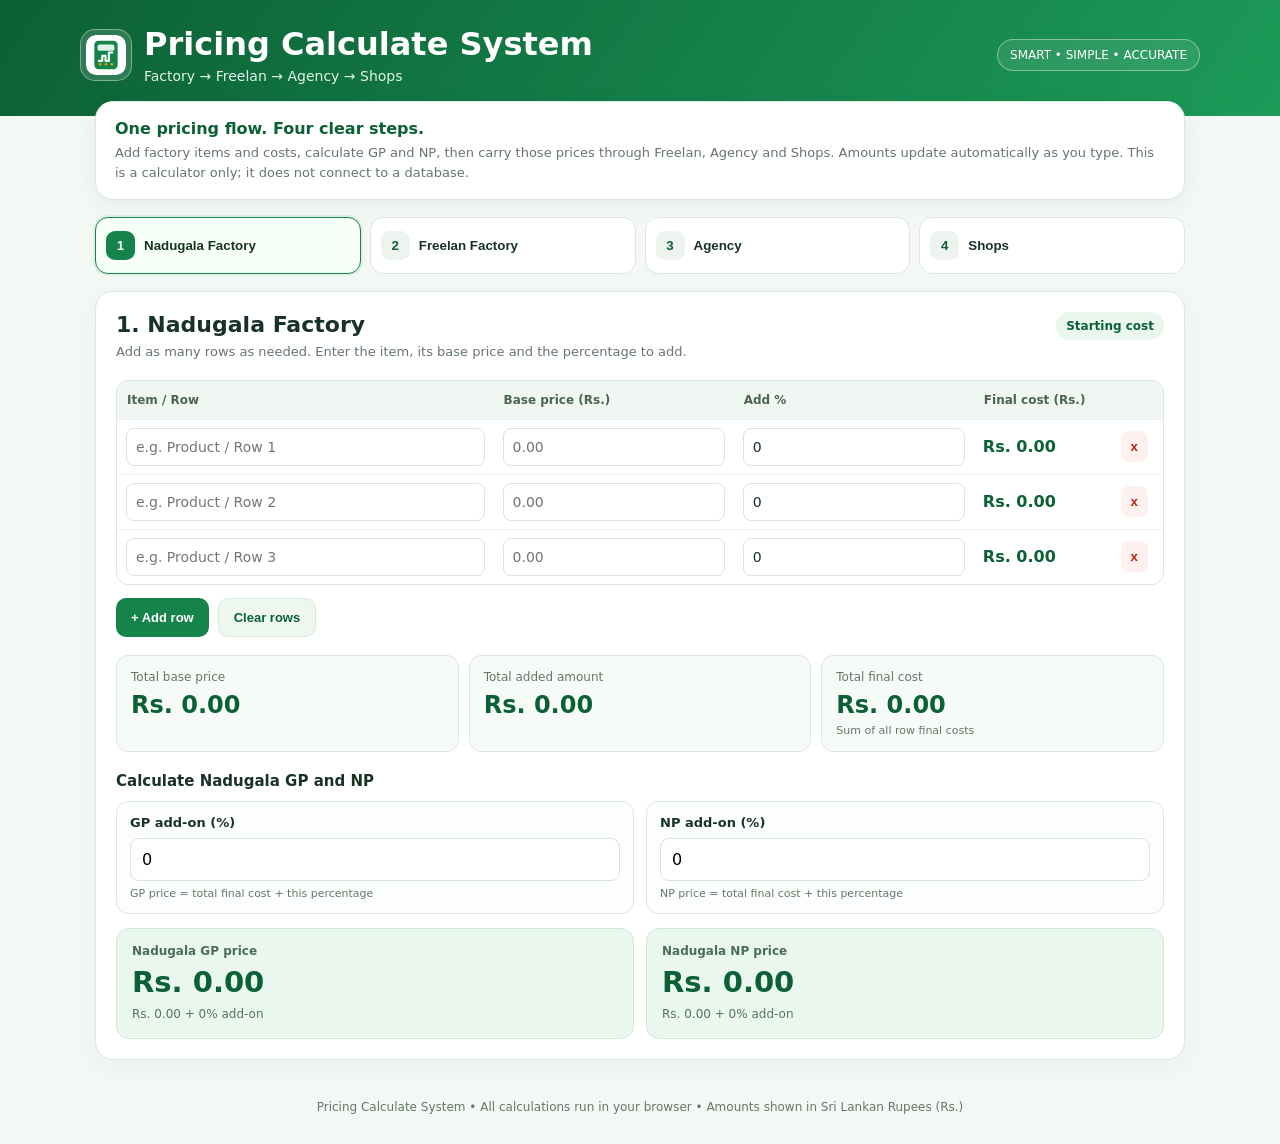
==== commit 3f7c1a9a: "Update pricing calculation system" ====
--- a/freelan_pricing_calculator.html
+++ b/freelan_pricing_calculator.html
@@ -3,11 +3,11 @@
 <head>
 <meta charset="UTF-8">
 <meta name="viewport" content="width=device-width, initial-scale=1.0">
-<title>Freelan Pricing Calculator</title>
+<title>Pricing Calculate System</title>
 <link rel="stylesheet" href="freelan_pricing_calculator.css">
 </head>
 <body>
-<header><div class="header-inner"><div class="brand"><div class="logo">F</div><div><h1>Freelan Pricing Calculator</h1><p>Factory → Freelan → Agency → Shops</p></div></div><span class="tag">GREEN • SIMPLE • MOBILE FRIENDLY</span></div></header>
+<header><div class="header-inner"><div class="brand"><img class="logo" src="pricing_calculator_logo.svg" alt="Pricing Calculate System logo"><div><h1>Pricing Calculate System</h1><p>Factory → Freelan → Agency → Shops</p></div></div><span class="tag">SMART • SIMPLE • ACCURATE</span></div></header>
 <main>
   <section class="intro"><strong>One pricing flow. Four clear steps.</strong><p>Add factory items and costs, calculate GP and NP, then carry those prices through Freelan, Agency and Shops. Amounts update automatically as you type. This is a calculator only; it does not connect to a database.</p></section>
   <nav class="tabs" aria-label="Pricing stages">
@@ -93,7 +93,7 @@
     <div class="info">Tip: Use your browser's Print option and choose “Save as PDF” to keep a copy of the calculated prices.</div>
   </section>
 </main>
-<div class="footer">Freelan Pricing Calculator • All calculations run in your browser • Amounts shown in Sri Lankan Rupees (Rs.)</div>
+<div class="footer">Pricing Calculate System • All calculations run in your browser • Amounts shown in Sri Lankan Rupees (Rs.)</div>
 <script src="freelan_pricing_calculator.js"></script>
 </body>
 </html>
--- a/freelan_pricing_calculator.css
+++ b/freelan_pricing_calculator.css
@@ -2,7 +2,7 @@
 *{box-sizing:border-box}body{margin:0;font-family:Inter,system-ui,-apple-system,Segoe UI,Roboto,Arial,sans-serif;background:var(--bg);color:var(--ink)}
 header{background:linear-gradient(125deg,#0c6035,#1c9a58);color:white;padding:25px 18px 32px}
 .header-inner{max-width:1120px;margin:auto;display:flex;align-items:center;justify-content:space-between;gap:15px}
-.brand{display:flex;align-items:center;gap:12px}.logo{width:48px;height:48px;border-radius:15px;background:#ffffff24;border:1px solid #ffffff60;display:grid;place-items:center;font-weight:900;font-size:23px}
+.brand{display:flex;align-items:center;gap:12px}.logo{width:52px;height:52px;border-radius:15px;background:#ffffff24;border:1px solid #ffffff60;padding:5px;object-fit:contain}
 h1{font-size:clamp(22px,4vw,32px);margin:0 0 5px}header p{margin:0;color:#e1f5e8;font-size:14px}.tag{border:1px solid #ffffff66;background:#ffffff18;padding:8px 12px;border-radius:999px;font-size:12px;white-space:nowrap}
 main{max-width:1120px;margin:-15px auto 40px;padding:0 15px}
 .intro{background:white;border:1px solid var(--line);border-radius:18px;padding:17px 19px;margin-bottom:17px;box-shadow:0 5px 18px #153b2010}
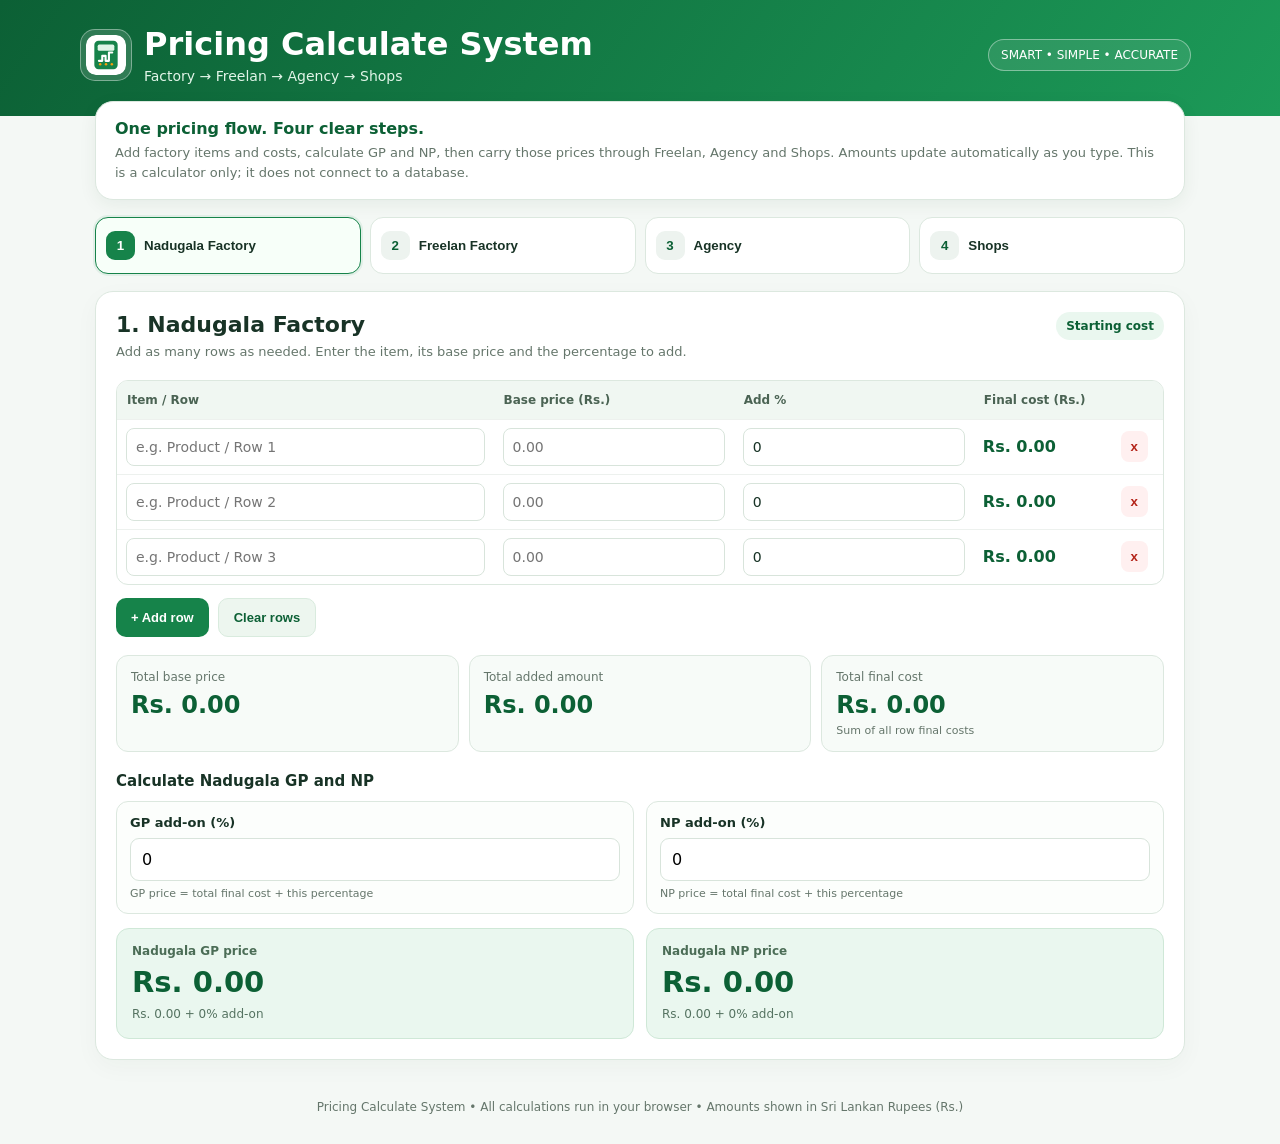
==== commit af30c389: "Update pricing calculation system" ====
--- a/freelan_pricing_calculator.html
+++ b/freelan_pricing_calculator.html
@@ -4,10 +4,14 @@
 <meta charset="UTF-8">
 <meta name="viewport" content="width=device-width, initial-scale=1.0">
 <title>Pricing Calculate System</title>
+<meta name="theme-color" content="#0c6035">
+<meta name="description" content="Calculate GP and NP prices across factory, Freelan, agency and shop stages.">
+<link rel="manifest" href="manifest.webmanifest">
+<link rel="icon" href="pricing_calculator_logo.svg" type="image/svg+xml">
 <link rel="stylesheet" href="freelan_pricing_calculator.css">
 </head>
 <body>
-<header><div class="header-inner"><div class="brand"><img class="logo" src="pricing_calculator_logo.svg" alt="Pricing Calculate System logo"><div><h1>Pricing Calculate System</h1><p>Factory → Freelan → Agency → Shops</p></div></div><span class="tag">SMART • SIMPLE • ACCURATE</span></div></header>
+<header><div class="header-inner"><div class="brand"><img class="logo" src="pricing_calculator_logo.svg" alt="Pricing Calculate System logo"><div><h1>Pricing Calculate System</h1><p>Factory → Freelan → Agency → Shops</p></div></div><div class="header-tools"><span class="tag">SMART • SIMPLE • ACCURATE</span><button class="install-button" id="installApp" type="button" hidden>Install App</button><span class="install-status" id="installStatus" role="status" aria-live="polite"></span></div></div></header>
 <main>
   <section class="intro"><strong>One pricing flow. Four clear steps.</strong><p>Add factory items and costs, calculate GP and NP, then carry those prices through Freelan, Agency and Shops. Amounts update automatically as you type. This is a calculator only; it does not connect to a database.</p></section>
   <nav class="tabs" aria-label="Pricing stages">
@@ -95,5 +99,12 @@
 </main>
 <div class="footer">Pricing Calculate System • All calculations run in your browser • Amounts shown in Sri Lankan Rupees (Rs.)</div>
 <script src="freelan_pricing_calculator.js"></script>
+<script>
+  if ('serviceWorker' in navigator) {
+    window.addEventListener('load', () => {
+      navigator.serviceWorker.register('./service-worker.js', { scope: './' });
+    });
+  }
+</script>
 </body>
 </html>
--- a/freelan_pricing_calculator.css
+++ b/freelan_pricing_calculator.css
@@ -1,7 +1,7 @@
 :root{--green:#16834a;--green-dark:#0c6035;--mint:#eaf7ef;--line:#dce8df;--ink:#183326;--muted:#65766b;--white:#fff;--bg:#f4f8f5;--orange:#f59e0b}
 *{box-sizing:border-box}body{margin:0;font-family:Inter,system-ui,-apple-system,Segoe UI,Roboto,Arial,sans-serif;background:var(--bg);color:var(--ink)}
 header{background:linear-gradient(125deg,#0c6035,#1c9a58);color:white;padding:25px 18px 32px}
-.header-inner{max-width:1120px;margin:auto;display:flex;align-items:center;justify-content:space-between;gap:15px}
+.header-inner{max-width:1120px;margin:auto;display:flex;align-items:center;justify-content:space-between;gap:15px}.header-tools{display:flex;align-items:center;justify-content:flex-end;gap:9px;flex-wrap:wrap}.install-button{border:1px solid #ffffff80;background:#fff;color:var(--green-dark);border-radius:10px;padding:9px 12px;font:inherit;font-size:12px;font-weight:800;cursor:pointer}.install-button:hover{background:#eaf7ef}.install-status{font-size:11px;color:#e1f5e8;max-width:210px}
 .brand{display:flex;align-items:center;gap:12px}.logo{width:52px;height:52px;border-radius:15px;background:#ffffff24;border:1px solid #ffffff60;padding:5px;object-fit:contain}
 h1{font-size:clamp(22px,4vw,32px);margin:0 0 5px}header p{margin:0;color:#e1f5e8;font-size:14px}.tag{border:1px solid #ffffff66;background:#ffffff18;padding:8px 12px;border-radius:999px;font-size:12px;white-space:nowrap}
 main{max-width:1120px;margin:-15px auto 40px;padding:0 15px}
@@ -20,5 +20,5 @@
 .calc-results{display:grid;grid-template-columns:repeat(2,minmax(0,1fr));gap:12px;margin-top:14px}.result{border-radius:13px;background:var(--mint);border:1px solid #cfe8d7;padding:15px}.result .result-label{font-size:12px;color:#4b6d56;font-weight:700}.result .result-price{font-size:clamp(21px,3vw,29px);font-weight:900;color:var(--green-dark);margin:7px 0}.result .result-formula{font-size:12px;color:#557361;line-height:1.45}
 .info{padding:12px 14px;background:#fff9e9;border:1px solid #f5e6b8;border-radius:10px;color:#76561b;font-size:12px;line-height:1.5;margin-top:16px}
 .footer{max-width:1120px;margin:0 auto;padding:0 15px 30px;color:var(--muted);font-size:12px;text-align:center}
-@media(max-width:680px){header{padding:20px 15px 29px}.tag{display:none}.tabs{grid-template-columns:repeat(2,minmax(0,1fr));gap:8px}.tab{font-size:12px;padding:10px 8px}.panel{padding:15px}.panel-head{display:block}.panel-head .pill{display:inline-block;margin-top:10px}.summary{grid-template-columns:1fr 1fr}.summary .metric:last-child{grid-column:1/-1}.fields,.calc-results{grid-template-columns:1fr}.intro{padding:14px}.panel-head h2{font-size:20px}}
+@media(max-width:680px){header{padding:20px 15px 29px}.tag{display:none}.header-tools{align-items:flex-end}.install-status{flex-basis:100%;text-align:right}.tabs{grid-template-columns:repeat(2,minmax(0,1fr));gap:8px}.tab{font-size:12px;padding:10px 8px}.panel{padding:15px}.panel-head{display:block}.panel-head .pill{display:inline-block;margin-top:10px}.summary{grid-template-columns:1fr 1fr}.summary .metric:last-child{grid-column:1/-1}.fields,.calc-results{grid-template-columns:1fr}.intro{padding:14px}.panel-head h2{font-size:20px}}
 @media(max-width:370px){.summary{grid-template-columns:1fr}.summary .metric:last-child{grid-column:auto}.tab{gap:6px}.tab .num{width:25px;height:25px}}
